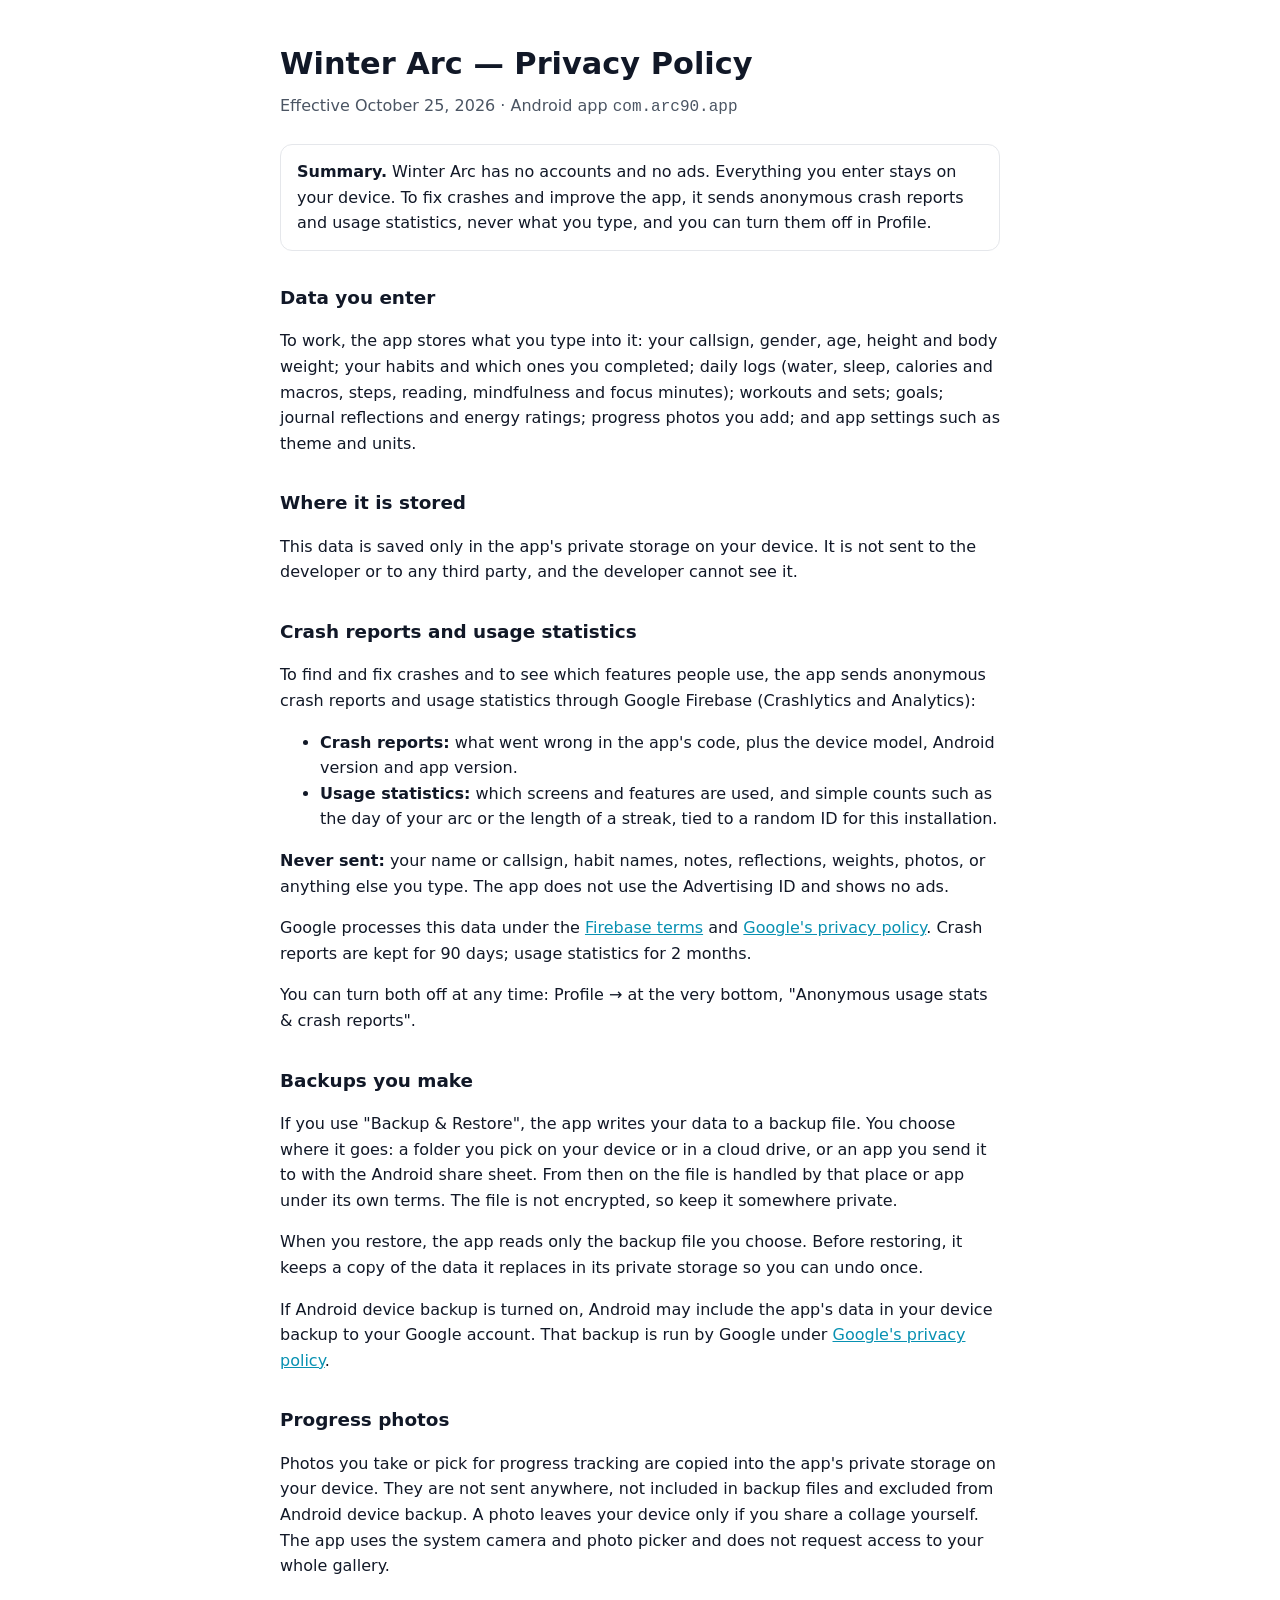
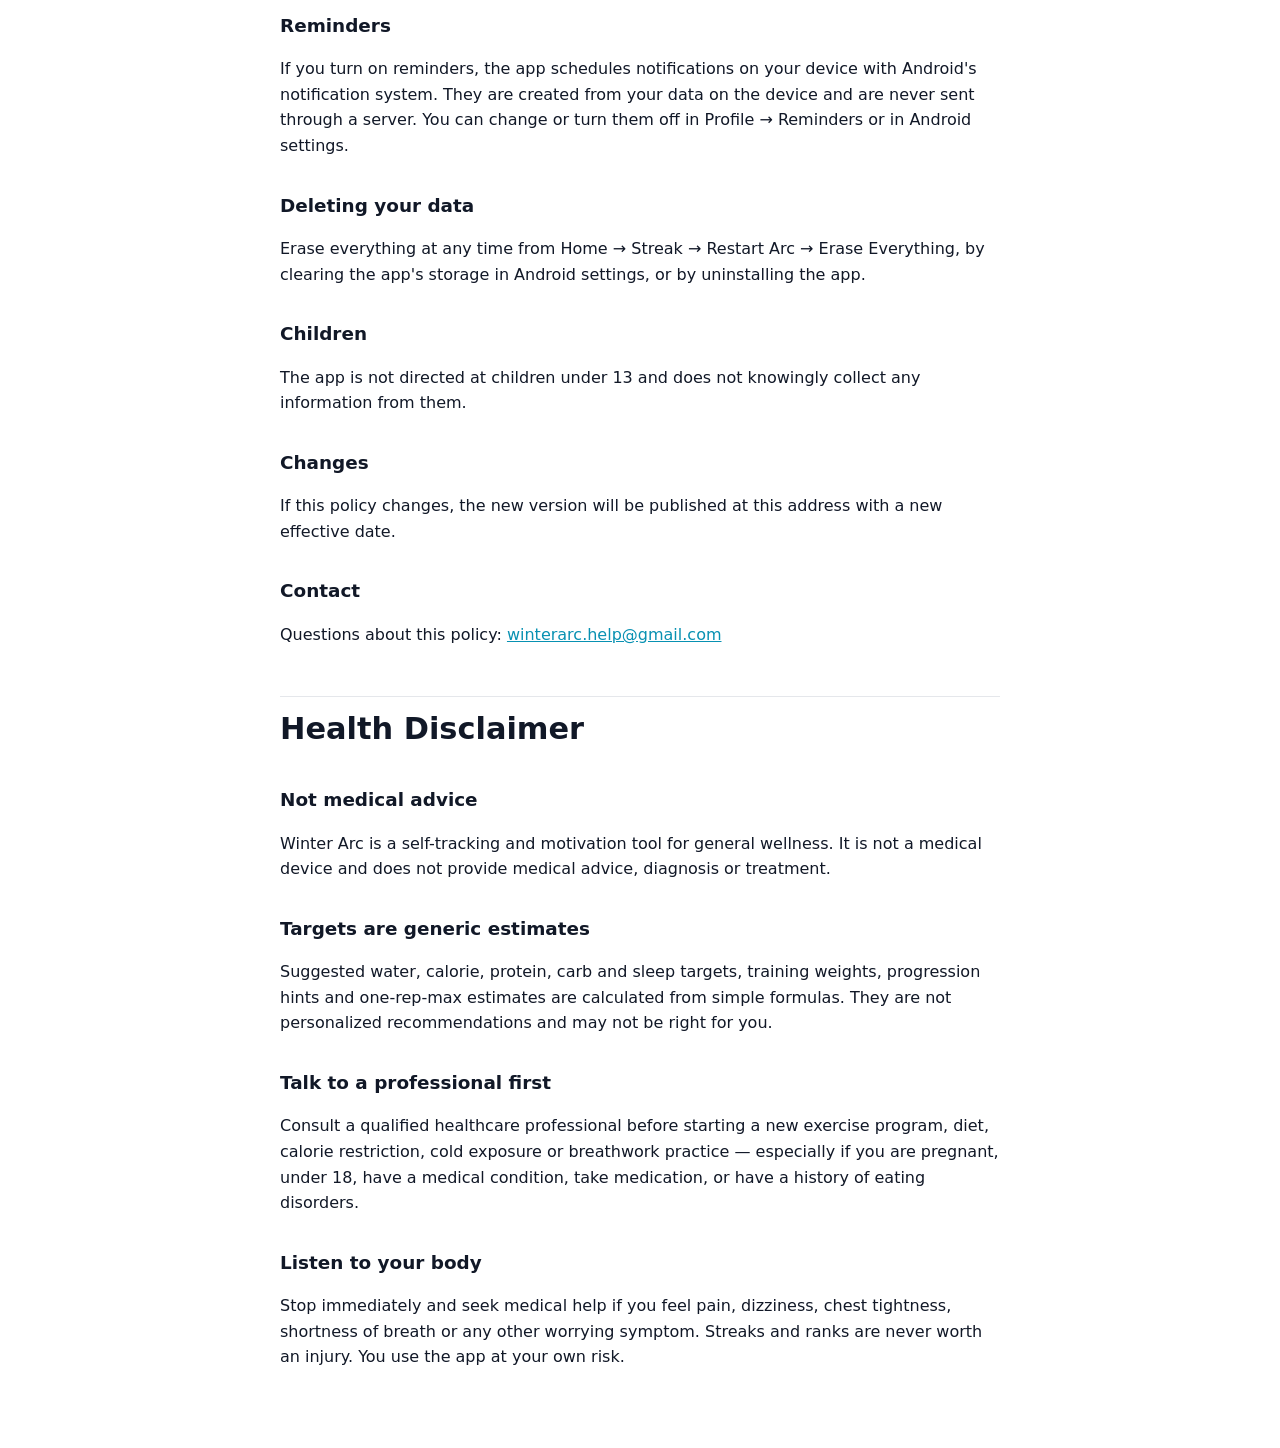
==== privacy-policy.html @ 21d9a563 "Add files via upload" ====
<!doctype html>
<html lang="en">
<head>
  <meta charset="utf-8">
  <meta name="viewport" content="width=device-width, initial-scale=1">
  <title>Winter Arc — Privacy Policy</title>
  <meta name="description" content="Privacy Policy and Health Disclaimer for the Winter Arc: 90 Day Lock In Android app.">
  <style>
    :root {
      --bg: #ffffff; --fg: #111827; --muted: #4b5563; --accent: #0891b2; --rule: #e5e7eb;
    }
    @media (prefers-color-scheme: dark) {
      :root { --bg: #04060b; --fg: #e5e7eb; --muted: #9ca3af; --accent: #00f2fe; --rule: #1f273b; }
    }
    body {
      margin: 0; background: var(--bg); color: var(--fg);
      font: 16px/1.6 system-ui, -apple-system, "Segoe UI", Roboto, sans-serif;
    }
    main { max-width: 720px; margin: 0 auto; padding: 40px 16px 64px; }
    h1 { font-size: 1.9rem; margin: 0 0 4px; }
    h2 { font-size: 1.15rem; margin: 32px 0 6px; }
    .meta { color: var(--muted); margin: 0 0 24px; }
    .card { border: 1px solid var(--rule); border-radius: 12px; padding: 14px 16px; }
    p, li { color: var(--fg); }
    a { color: var(--accent); }
    hr { border: 0; border-top: 1px solid var(--rule); margin: 48px 0 8px; }
  </style>
</head>
<body>
<main>
  <h1>Winter Arc — Privacy Policy</h1>
  <p class="meta">Effective October 25, 2026 · Android app <code>com.arc90.app</code></p>

  <div class="card">
    <strong>Summary.</strong> Winter Arc has no accounts and no ads. Everything you enter stays on your
    device. To fix crashes and improve the app, it sends anonymous crash reports and usage statistics, never
    what you type, and you can turn them off in Profile.
  </div>

  <h2>Data you enter</h2>
  <p>To work, the app stores what you type into it: your callsign, gender, age, height and body weight;
  your habits and which ones you completed; daily logs (water, sleep, calories and macros, steps, reading,
  mindfulness and focus minutes); workouts and sets; goals; journal reflections and energy ratings; progress
  photos you add; and app settings such as theme and units.</p>

  <h2>Where it is stored</h2>
  <p>This data is saved only in the app's private storage on your device. It is not sent to the developer or
  to any third party, and the developer cannot see it.</p>

  <h2>Crash reports and usage statistics</h2>
  <p>To find and fix crashes and to see which features people use, the app sends anonymous crash reports and
  usage statistics through Google Firebase (Crashlytics and Analytics):</p>
  <ul>
    <li><strong>Crash reports:</strong> what went wrong in the app's code, plus the device model, Android
    version and app version.</li>
    <li><strong>Usage statistics:</strong> which screens and features are used, and simple counts such as the
    day of your arc or the length of a streak, tied to a random ID for this installation.</li>
  </ul>
  <p><strong>Never sent:</strong> your name or callsign, habit names, notes, reflections, weights, photos, or
  anything else you type. The app does not use the Advertising ID and shows no ads.</p>
  <p>Google processes this data under the <a href="https://firebase.google.com/terms/data-processing-terms">Firebase
  terms</a> and <a href="https://policies.google.com/privacy">Google's privacy policy</a>. Crash reports are kept
  for 90 days; usage statistics for 2 months.</p>
  <p>You can turn both off at any time: Profile → at the very bottom, "Anonymous usage stats &amp; crash
  reports".</p>

  <h2>Backups you make</h2>
  <p>If you use "Backup &amp; Restore", the app writes your data to a backup file. You choose where it goes: a
  folder you pick on your device or in a cloud drive, or an app you send it to with the Android share sheet.
  From then on the file is handled by that place or app under its own terms. The file is not encrypted, so
  keep it somewhere private.</p>
  <p>When you restore, the app reads only the backup file you choose. Before restoring, it keeps a copy of the
  data it replaces in its private storage so you can undo once.</p>
  <p>If Android device backup is turned on, Android may include the app's data in your device backup to your
  Google account. That backup is run by Google under
  <a href="https://policies.google.com/privacy">Google's privacy policy</a>.</p>

  <h2>Progress photos</h2>
  <p>Photos you take or pick for progress tracking are copied into the app's private storage on your device.
  They are not sent anywhere, not included in backup files and excluded from Android device backup. A photo
  leaves your device only if you share a collage yourself. The app uses the system camera and photo picker
  and does not request access to your whole gallery.</p>

  <h2>Reminders</h2>
  <p>If you turn on reminders, the app schedules notifications on your device with Android's notification
  system. They are created from your data on the device and are never sent through a server. You can change
  or turn them off in Profile → Reminders or in Android settings.</p>

  <h2>Deleting your data</h2>
  <p>Erase everything at any time from Home → Streak → Restart Arc → Erase Everything, by clearing the app's
  storage in Android settings, or by uninstalling the app.</p>

  <h2>Children</h2>
  <p>The app is not directed at children under 13 and does not knowingly collect any information from them.</p>

  <h2>Changes</h2>
  <p>If this policy changes, the new version will be published at this address with a new effective date.</p>

  <h2>Contact</h2>
  <p>Questions about this policy: <a href="mailto:winterarc.help@gmail.com">winterarc.help@gmail.com</a></p>

  <hr>

  <h1 id="health">Health Disclaimer</h1>

  <h2>Not medical advice</h2>
  <p>Winter Arc is a self-tracking and motivation tool for general wellness. It is not a medical device and
  does not provide medical advice, diagnosis or treatment.</p>

  <h2>Targets are generic estimates</h2>
  <p>Suggested water, calorie, protein, carb and sleep targets, training weights, progression hints and
  one-rep-max estimates are calculated from simple formulas. They are not personalized recommendations and
  may not be right for you.</p>

  <h2>Talk to a professional first</h2>
  <p>Consult a qualified healthcare professional before starting a new exercise program, diet, calorie
  restriction, cold exposure or breathwork practice — especially if you are pregnant, under 18, have a
  medical condition, take medication, or have a history of eating disorders.</p>

  <h2>Listen to your body</h2>
  <p>Stop immediately and seek medical help if you feel pain, dizziness, chest tightness, shortness of breath
  or any other worrying symptom. Streaks and ranks are never worth an injury. You use the app at your own risk.</p>
</main>
</body>
</html>
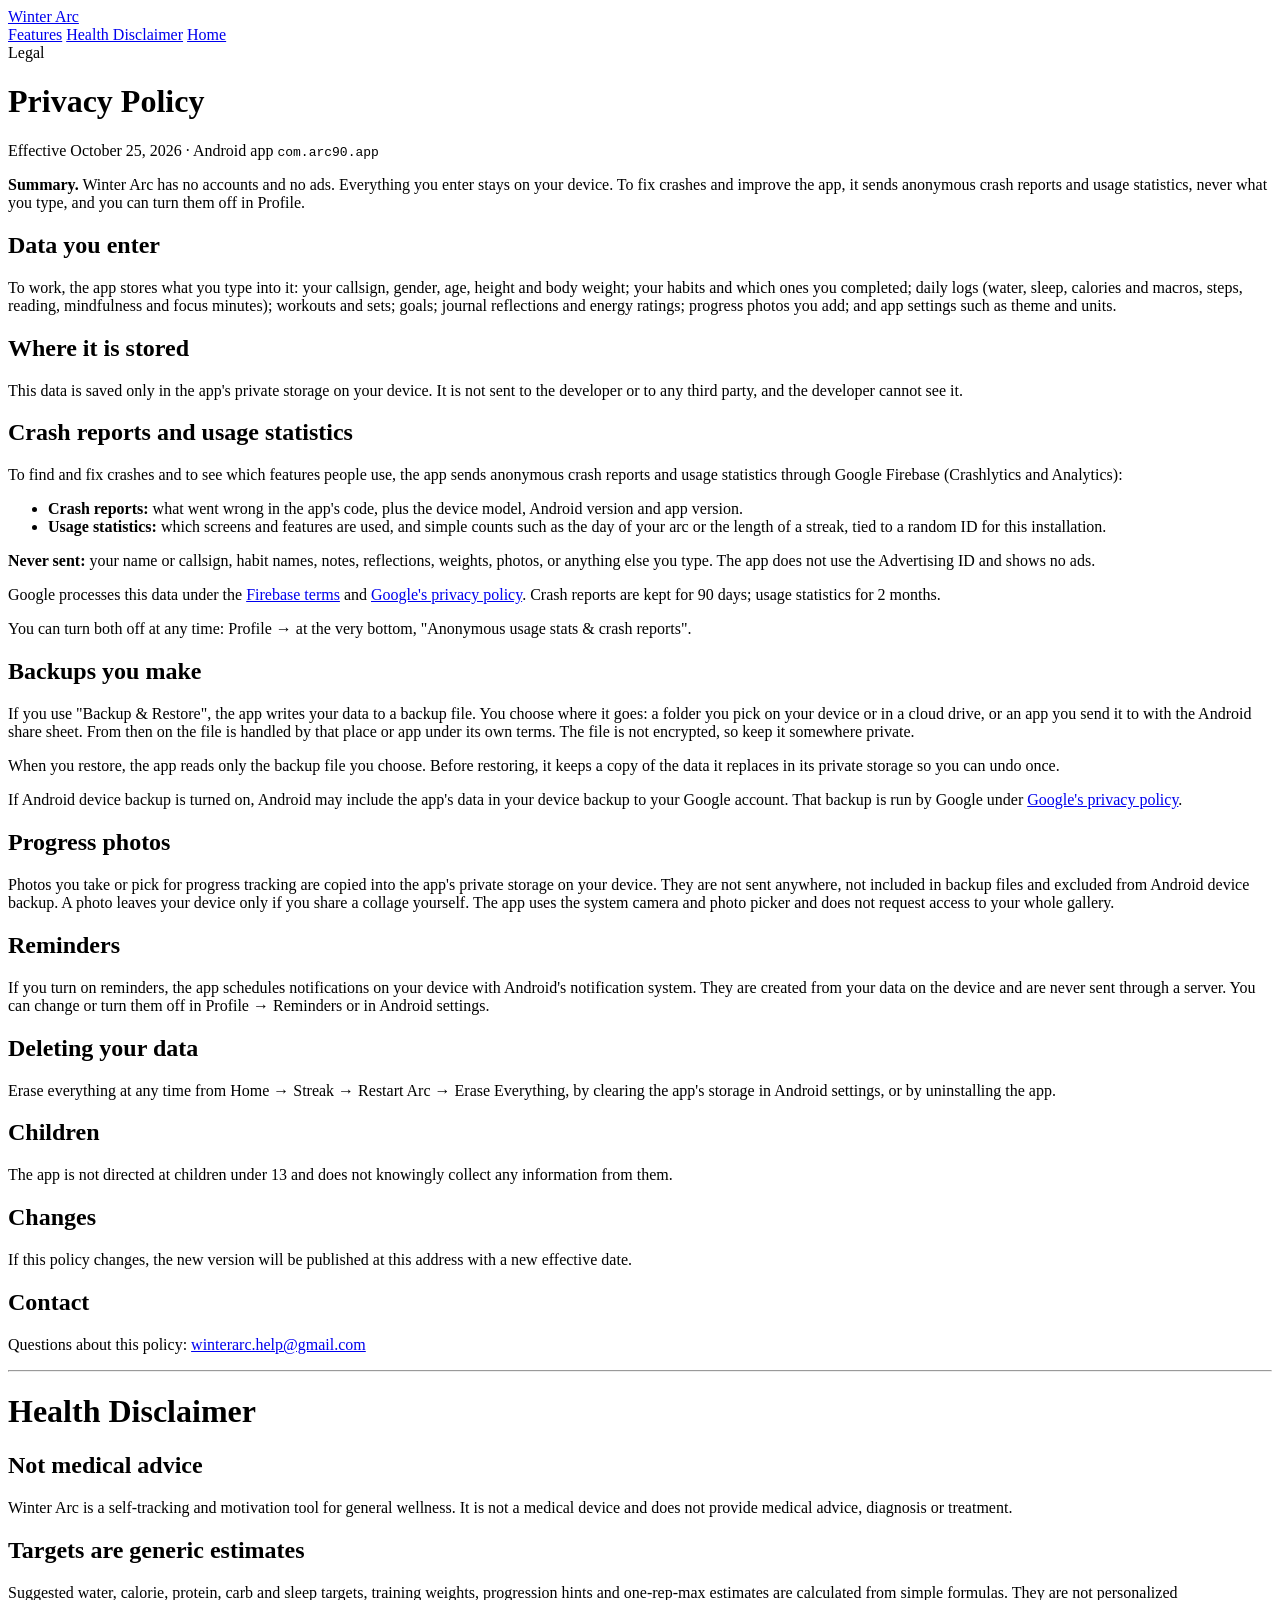
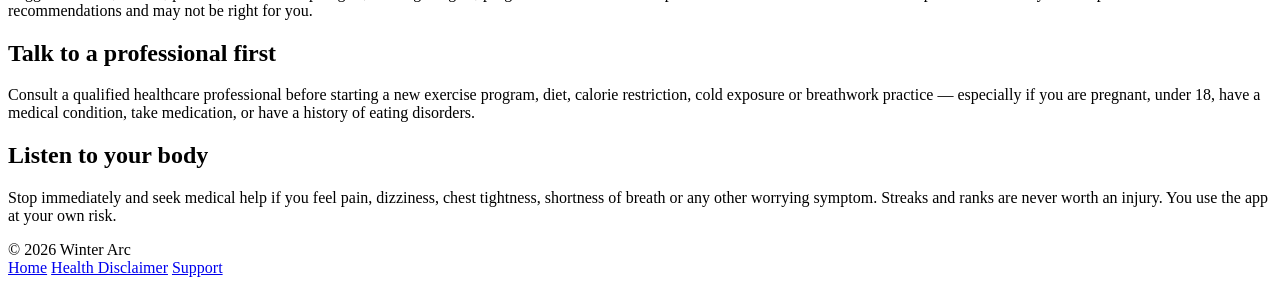
==== commit c150e370: "Add files via upload" ====
--- a/privacy-policy.html
+++ b/privacy-policy.html
@@ -3,123 +3,136 @@
 <head>
   <meta charset="utf-8">
   <meta name="viewport" content="width=device-width, initial-scale=1">
-  <title>Winter Arc — Privacy Policy</title>
+  <title>Privacy Policy · Winter Arc</title>
   <meta name="description" content="Privacy Policy and Health Disclaimer for the Winter Arc: 90 Day Lock In Android app.">
-  <style>
-    :root {
-      --bg: #ffffff; --fg: #111827; --muted: #4b5563; --accent: #0891b2; --rule: #e5e7eb;
-    }
-    @media (prefers-color-scheme: dark) {
-      :root { --bg: #04060b; --fg: #e5e7eb; --muted: #9ca3af; --accent: #00f2fe; --rule: #1f273b; }
-    }
-    body {
-      margin: 0; background: var(--bg); color: var(--fg);
-      font: 16px/1.6 system-ui, -apple-system, "Segoe UI", Roboto, sans-serif;
-    }
-    main { max-width: 720px; margin: 0 auto; padding: 40px 16px 64px; }
-    h1 { font-size: 1.9rem; margin: 0 0 4px; }
-    h2 { font-size: 1.15rem; margin: 32px 0 6px; }
-    .meta { color: var(--muted); margin: 0 0 24px; }
-    .card { border: 1px solid var(--rule); border-radius: 12px; padding: 14px 16px; }
-    p, li { color: var(--fg); }
-    a { color: var(--accent); }
-    hr { border: 0; border-top: 1px solid var(--rule); margin: 48px 0 8px; }
-  </style>
+  <meta name="theme-color" content="#04060b">
+  <link rel="icon" type="image/png" sizes="32x32" href="assets/favicon-32.png">
+  <link rel="icon" type="image/png" sizes="192x192" href="assets/icon-192.png">
+  <link rel="apple-touch-icon" href="assets/apple-touch-icon.png">
+  <link rel="canonical" href="https://winterarc-app.github.io/privacy-policy.html">
+  <link rel="stylesheet" href="assets/site.css">
 </head>
 <body>
-<main>
-  <h1>Winter Arc — Privacy Policy</h1>
-  <p class="meta">Effective October 25, 2026 · Android app <code>com.arc90.app</code></p>
 
-  <div class="card">
-    <strong>Summary.</strong> Winter Arc has no accounts and no ads. Everything you enter stays on your
-    device. To fix crashes and improve the app, it sends anonymous crash reports and usage statistics, never
-    what you type, and you can turn them off in Profile.
+<header class="site-header">
+  <div class="wrap">
+    <a class="brand" href="./"><img src="assets/icon-192.png" alt="">Winter Arc</a>
+    <nav class="nav" aria-label="Main">
+      <a href="./#features">Features</a>
+      <a href="#health">Health Disclaimer</a>
+      <a class="btn btn-ghost btn-sm" href="./">Home</a>
+    </nav>
   </div>
+</header>
 
-  <h2>Data you enter</h2>
-  <p>To work, the app stores what you type into it: your callsign, gender, age, height and body weight;
-  your habits and which ones you completed; daily logs (water, sleep, calories and macros, steps, reading,
-  mindfulness and focus minutes); workouts and sets; goals; journal reflections and energy ratings; progress
-  photos you add; and app settings such as theme and units.</p>
+<main class="legal">
+  <div class="wrap">
+    <span class="eyebrow">Legal</span>
+    <h1>Privacy Policy</h1>
+    <p class="meta">Effective October 25, 2026 · Android app <code>com.arc90.app</code></p>
 
-  <h2>Where it is stored</h2>
-  <p>This data is saved only in the app's private storage on your device. It is not sent to the developer or
-  to any third party, and the developer cannot see it.</p>
+    <div class="card summary">
+      <p><strong>Summary.</strong> Winter Arc has no accounts and no ads. Everything you enter stays on your
+      device. To fix crashes and improve the app, it sends anonymous crash reports and usage statistics, never
+      what you type, and you can turn them off in Profile.</p>
+    </div>
 
-  <h2>Crash reports and usage statistics</h2>
-  <p>To find and fix crashes and to see which features people use, the app sends anonymous crash reports and
-  usage statistics through Google Firebase (Crashlytics and Analytics):</p>
-  <ul>
-    <li><strong>Crash reports:</strong> what went wrong in the app's code, plus the device model, Android
-    version and app version.</li>
-    <li><strong>Usage statistics:</strong> which screens and features are used, and simple counts such as the
-    day of your arc or the length of a streak, tied to a random ID for this installation.</li>
-  </ul>
-  <p><strong>Never sent:</strong> your name or callsign, habit names, notes, reflections, weights, photos, or
-  anything else you type. The app does not use the Advertising ID and shows no ads.</p>
-  <p>Google processes this data under the <a href="https://firebase.google.com/terms/data-processing-terms">Firebase
-  terms</a> and <a href="https://policies.google.com/privacy">Google's privacy policy</a>. Crash reports are kept
-  for 90 days; usage statistics for 2 months.</p>
-  <p>You can turn both off at any time: Profile → at the very bottom, "Anonymous usage stats &amp; crash
-  reports".</p>
+    <h2>Data you enter</h2>
+    <p>To work, the app stores what you type into it: your callsign, gender, age, height and body weight;
+    your habits and which ones you completed; daily logs (water, sleep, calories and macros, steps, reading,
+    mindfulness and focus minutes); workouts and sets; goals; journal reflections and energy ratings; progress
+    photos you add; and app settings such as theme and units.</p>
 
-  <h2>Backups you make</h2>
-  <p>If you use "Backup &amp; Restore", the app writes your data to a backup file. You choose where it goes: a
-  folder you pick on your device or in a cloud drive, or an app you send it to with the Android share sheet.
-  From then on the file is handled by that place or app under its own terms. The file is not encrypted, so
-  keep it somewhere private.</p>
-  <p>When you restore, the app reads only the backup file you choose. Before restoring, it keeps a copy of the
-  data it replaces in its private storage so you can undo once.</p>
-  <p>If Android device backup is turned on, Android may include the app's data in your device backup to your
-  Google account. That backup is run by Google under
-  <a href="https://policies.google.com/privacy">Google's privacy policy</a>.</p>
+    <h2>Where it is stored</h2>
+    <p>This data is saved only in the app's private storage on your device. It is not sent to the developer or
+    to any third party, and the developer cannot see it.</p>
 
-  <h2>Progress photos</h2>
-  <p>Photos you take or pick for progress tracking are copied into the app's private storage on your device.
-  They are not sent anywhere, not included in backup files and excluded from Android device backup. A photo
-  leaves your device only if you share a collage yourself. The app uses the system camera and photo picker
-  and does not request access to your whole gallery.</p>
+    <h2>Crash reports and usage statistics</h2>
+    <p>To find and fix crashes and to see which features people use, the app sends anonymous crash reports and
+    usage statistics through Google Firebase (Crashlytics and Analytics):</p>
+    <ul>
+      <li><strong>Crash reports:</strong> what went wrong in the app's code, plus the device model, Android
+      version and app version.</li>
+      <li><strong>Usage statistics:</strong> which screens and features are used, and simple counts such as the
+      day of your arc or the length of a streak, tied to a random ID for this installation.</li>
+    </ul>
+    <p><strong>Never sent:</strong> your name or callsign, habit names, notes, reflections, weights, photos, or
+    anything else you type. The app does not use the Advertising ID and shows no ads.</p>
+    <p>Google processes this data under the <a href="https://firebase.google.com/terms/data-processing-terms">Firebase
+    terms</a> and <a href="https://policies.google.com/privacy">Google's privacy policy</a>. Crash reports are kept
+    for 90 days; usage statistics for 2 months.</p>
+    <p>You can turn both off at any time: Profile → at the very bottom, "Anonymous usage stats &amp; crash
+    reports".</p>
 
-  <h2>Reminders</h2>
-  <p>If you turn on reminders, the app schedules notifications on your device with Android's notification
-  system. They are created from your data on the device and are never sent through a server. You can change
-  or turn them off in Profile → Reminders or in Android settings.</p>
+    <h2>Backups you make</h2>
+    <p>If you use "Backup &amp; Restore", the app writes your data to a backup file. You choose where it goes: a
+    folder you pick on your device or in a cloud drive, or an app you send it to with the Android share sheet.
+    From then on the file is handled by that place or app under its own terms. The file is not encrypted, so
+    keep it somewhere private.</p>
+    <p>When you restore, the app reads only the backup file you choose. Before restoring, it keeps a copy of the
+    data it replaces in its private storage so you can undo once.</p>
+    <p>If Android device backup is turned on, Android may include the app's data in your device backup to your
+    Google account. That backup is run by Google under
+    <a href="https://policies.google.com/privacy">Google's privacy policy</a>.</p>
 
-  <h2>Deleting your data</h2>
-  <p>Erase everything at any time from Home → Streak → Restart Arc → Erase Everything, by clearing the app's
-  storage in Android settings, or by uninstalling the app.</p>
+    <h2>Progress photos</h2>
+    <p>Photos you take or pick for progress tracking are copied into the app's private storage on your device.
+    They are not sent anywhere, not included in backup files and excluded from Android device backup. A photo
+    leaves your device only if you share a collage yourself. The app uses the system camera and photo picker
+    and does not request access to your whole gallery.</p>
 
-  <h2>Children</h2>
-  <p>The app is not directed at children under 13 and does not knowingly collect any information from them.</p>
+    <h2>Reminders</h2>
+    <p>If you turn on reminders, the app schedules notifications on your device with Android's notification
+    system. They are created from your data on the device and are never sent through a server. You can change
+    or turn them off in Profile → Reminders or in Android settings.</p>
 
-  <h2>Changes</h2>
-  <p>If this policy changes, the new version will be published at this address with a new effective date.</p>
+    <h2>Deleting your data</h2>
+    <p>Erase everything at any time from Home → Streak → Restart Arc → Erase Everything, by clearing the app's
+    storage in Android settings, or by uninstalling the app.</p>
 
-  <h2>Contact</h2>
-  <p>Questions about this policy: <a href="mailto:winterarc.help@gmail.com">winterarc.help@gmail.com</a></p>
+    <h2>Children</h2>
+    <p>The app is not directed at children under 13 and does not knowingly collect any information from them.</p>
 
-  <hr>
+    <h2>Changes</h2>
+    <p>If this policy changes, the new version will be published at this address with a new effective date.</p>
 
-  <h1 id="health">Health Disclaimer</h1>
+    <h2>Contact</h2>
+    <p>Questions about this policy: <a href="mailto:winterarc.help@gmail.com">winterarc.help@gmail.com</a></p>
 
-  <h2>Not medical advice</h2>
-  <p>Winter Arc is a self-tracking and motivation tool for general wellness. It is not a medical device and
-  does not provide medical advice, diagnosis or treatment.</p>
+    <hr>
 
-  <h2>Targets are generic estimates</h2>
-  <p>Suggested water, calorie, protein, carb and sleep targets, training weights, progression hints and
-  one-rep-max estimates are calculated from simple formulas. They are not personalized recommendations and
-  may not be right for you.</p>
+    <h1 id="health">Health Disclaimer</h1>
 
-  <h2>Talk to a professional first</h2>
-  <p>Consult a qualified healthcare professional before starting a new exercise program, diet, calorie
-  restriction, cold exposure or breathwork practice — especially if you are pregnant, under 18, have a
-  medical condition, take medication, or have a history of eating disorders.</p>
+    <h2>Not medical advice</h2>
+    <p>Winter Arc is a self-tracking and motivation tool for general wellness. It is not a medical device and
+    does not provide medical advice, diagnosis or treatment.</p>
 
-  <h2>Listen to your body</h2>
-  <p>Stop immediately and seek medical help if you feel pain, dizziness, chest tightness, shortness of breath
-  or any other worrying symptom. Streaks and ranks are never worth an injury. You use the app at your own risk.</p>
+    <h2>Targets are generic estimates</h2>
+    <p>Suggested water, calorie, protein, carb and sleep targets, training weights, progression hints and
+    one-rep-max estimates are calculated from simple formulas. They are not personalized recommendations and
+    may not be right for you.</p>
+
+    <h2>Talk to a professional first</h2>
+    <p>Consult a qualified healthcare professional before starting a new exercise program, diet, calorie
+    restriction, cold exposure or breathwork practice — especially if you are pregnant, under 18, have a
+    medical condition, take medication, or have a history of eating disorders.</p>
+
+    <h2>Listen to your body</h2>
+    <p>Stop immediately and seek medical help if you feel pain, dizziness, chest tightness, shortness of breath
+    or any other worrying symptom. Streaks and ranks are never worth an injury. You use the app at your own risk.</p>
+  </div>
 </main>
+
+<footer class="site-footer">
+  <div class="wrap">
+    <span>© 2026 Winter Arc</span>
+    <nav aria-label="Footer">
+      <a href="./">Home</a>
+      <a href="#health">Health Disclaimer</a>
+      <a href="mailto:winterarc.help@gmail.com">Support</a>
+    </nav>
+  </div>
+</footer>
+
 </body>
 </html>
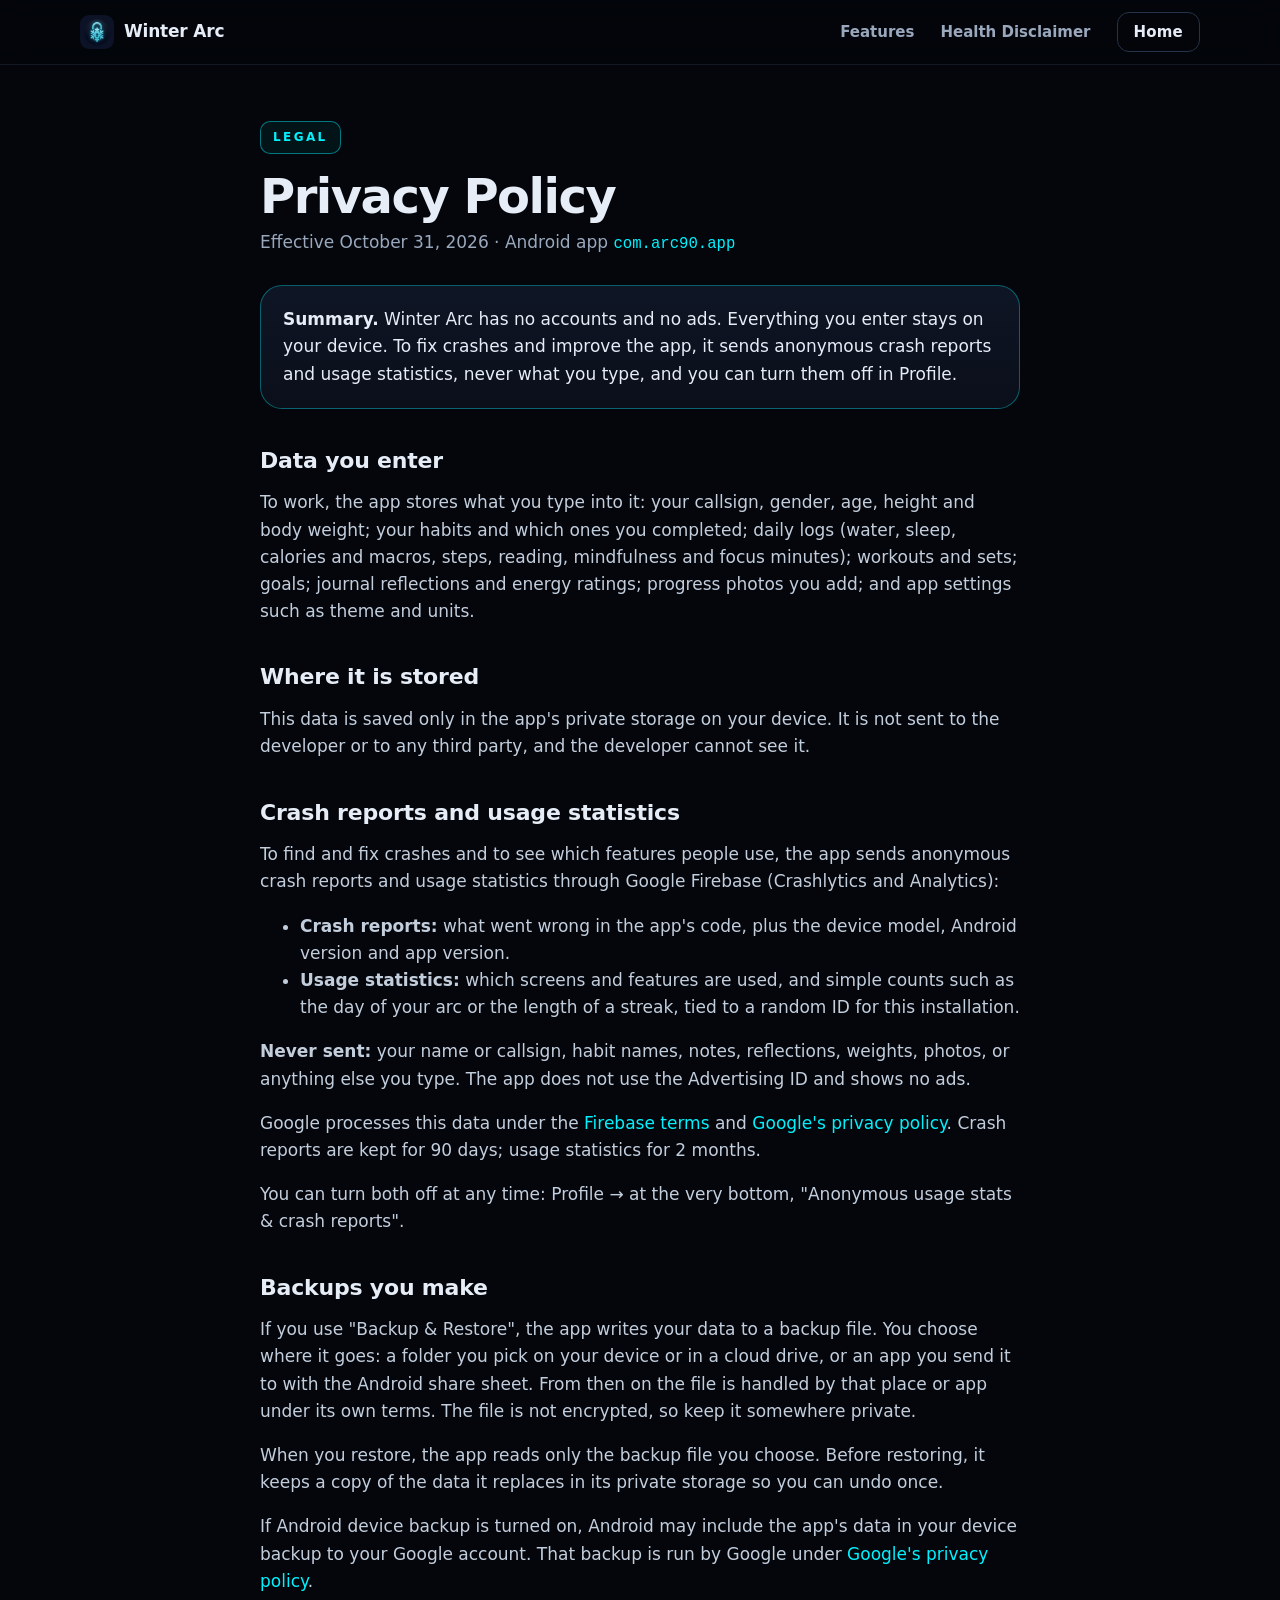
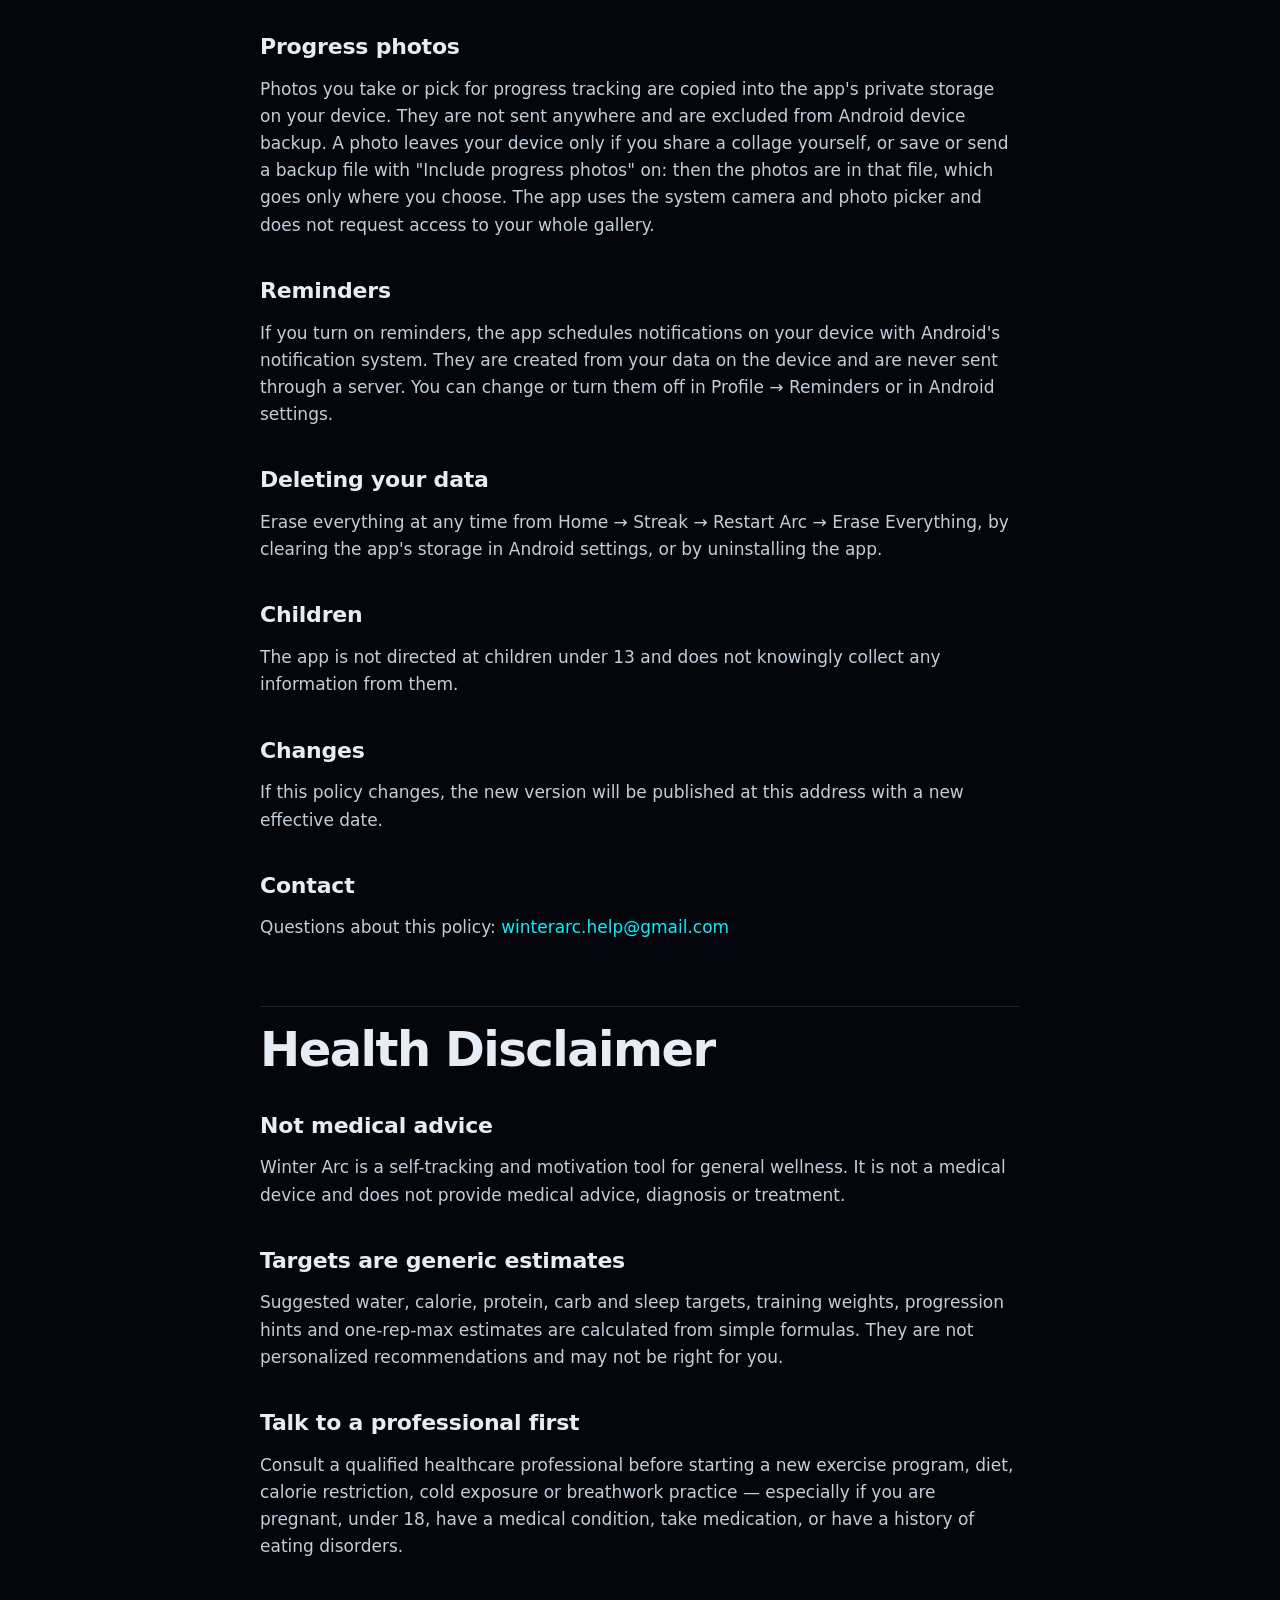
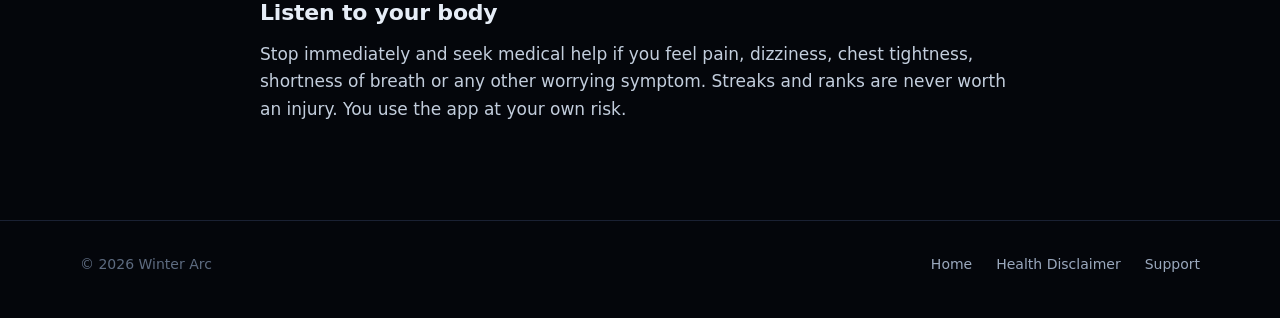
==== commit b253e574: "Add files via upload" ====
--- a/privacy-policy.html
+++ b/privacy-policy.html
@@ -29,7 +29,7 @@
   <div class="wrap">
     <span class="eyebrow">Legal</span>
     <h1>Privacy Policy</h1>
-    <p class="meta">Effective October 25, 2026 · Android app <code>com.arc90.app</code></p>
+    <p class="meta">Effective October 31, 2026 · Android app <code>com.arc90.app</code></p>
 
     <div class="card summary">
       <p><strong>Summary.</strong> Winter Arc has no accounts and no ads. Everything you enter stays on your
@@ -77,8 +77,9 @@
 
     <h2>Progress photos</h2>
     <p>Photos you take or pick for progress tracking are copied into the app's private storage on your device.
-    They are not sent anywhere, not included in backup files and excluded from Android device backup. A photo
-    leaves your device only if you share a collage yourself. The app uses the system camera and photo picker
+    They are not sent anywhere and are excluded from Android device backup. A photo leaves your device only if
+    you share a collage yourself, or save or send a backup file with "Include progress photos" on: then the
+    photos are in that file, which goes only where you choose. The app uses the system camera and photo picker
     and does not request access to your whole gallery.</p>
 
     <h2>Reminders</h2>
--- a/assets/site.css
+++ b/assets/site.css
@@ -0,0 +1,565 @@
+﻿/* Winter Arc website: the app's look (deep night, cyan glow).
+   No web fonts, no trackers: the system font, nothing loaded from elsewhere. */
+
+:root {
+  --bg: #04060b;
+  --surface: #0a0f1a;
+  --surface-2: #0e1524;
+  --border: #1a2133;
+  --border-strong: #26324a;
+  --text: #e6edf7;
+  --muted: #9aa8bd;
+  --faint: #5d6b80;
+  --cyan: #00f2fe;
+  --blue: #4facfe;
+  --red: #ff4b72;
+  --gold: #fbbf24;
+  --radius: 22px;
+  --max: 1120px;
+  color-scheme: dark;
+}
+
+* { box-sizing: border-box; }
+
+html { scroll-behavior: smooth; }
+
+body {
+  margin: 0;
+  background: var(--bg);
+  color: var(--text);
+  font: 17px/1.6 system-ui, -apple-system, "Segoe UI", Roboto, "Helvetica Neue", Arial, sans-serif;
+  -webkit-font-smoothing: antialiased;
+  overflow-x: hidden;
+}
+
+img { display: block; max-width: 100%; }
+
+a { color: var(--cyan); text-decoration: none; }
+a:hover { text-decoration: underline; }
+
+.wrap { width: min(var(--max), 100% - 32px); margin-inline: auto; }
+
+/* ---- Background glow ---------------------------------------------------- */
+
+.glow {
+  position: absolute;
+  inset: 0 0 auto 0;
+  height: 900px;
+  pointer-events: none;
+  background:
+    radial-gradient(600px 420px at 75% 30%, rgba(0, 242, 254, 0.16), transparent 70%),
+    radial-gradient(520px 380px at 10% 10%, rgba(79, 172, 254, 0.10), transparent 70%);
+  z-index: 0;
+}
+
+/* ---- Header ------------------------------------------------------------- */
+
+.site-header {
+  position: sticky;
+  top: 0;
+  z-index: 20;
+  background: rgba(4, 6, 11, 0.72);
+  backdrop-filter: blur(14px);
+  -webkit-backdrop-filter: blur(14px);
+  border-bottom: 1px solid rgba(26, 33, 51, 0.7);
+}
+
+.site-header .wrap {
+  display: flex;
+  align-items: center;
+  justify-content: space-between;
+  height: 64px;
+  gap: 16px;
+}
+
+.brand {
+  display: flex;
+  align-items: center;
+  gap: 10px;
+  color: var(--text);
+  font-weight: 900;
+  letter-spacing: -0.2px;
+}
+.brand:hover { text-decoration: none; }
+.brand img { width: 34px; height: 34px; border-radius: 9px; }
+
+.nav { display: flex; align-items: center; gap: 26px; }
+.nav a { color: var(--muted); font-size: 15px; font-weight: 600; }
+.nav a:hover { color: var(--text); text-decoration: none; }
+.nav a.btn-primary { color: #03121a; }
+.nav a.btn-ghost { color: var(--text); }
+
+/* ---- Buttons ------------------------------------------------------------ */
+
+.btn {
+  display: inline-flex;
+  align-items: center;
+  justify-content: center;
+  gap: 10px;
+  min-height: 52px;
+  padding: 0 24px;
+  border-radius: 16px;
+  font-weight: 800;
+  font-size: 16px;
+  letter-spacing: 0.2px;
+  border: 1px solid transparent;
+  white-space: nowrap;
+}
+.btn:hover { text-decoration: none; }
+
+.btn-primary {
+  color: #03121a;
+  background: linear-gradient(90deg, var(--cyan), var(--blue));
+  box-shadow: 0 0 34px rgba(0, 242, 254, 0.28);
+}
+
+.btn-soon {
+  color: var(--text);
+  background: var(--surface-2);
+  border-color: var(--border-strong);
+  cursor: default;
+}
+.btn-soon small {
+  display: block;
+  font-size: 11px;
+  font-weight: 700;
+  letter-spacing: 1.6px;
+  color: var(--cyan);
+  line-height: 1.2;
+}
+.btn-soon span { display: block; line-height: 1.25; }
+
+.btn-ghost { color: var(--text); border-color: var(--border-strong); }
+.btn-ghost:hover { border-color: var(--cyan); }
+
+.btn-sm { min-height: 40px; padding: 0 16px; font-size: 14px; border-radius: 12px; }
+
+/* ---- Hero --------------------------------------------------------------- */
+
+.hero {
+  position: relative;
+  padding: 72px 0 40px;
+}
+.hero .wrap {
+  position: relative;
+  z-index: 1;
+  display: grid;
+  grid-template-columns: 1.1fr 0.9fr;
+  align-items: center;
+  gap: 48px;
+}
+
+.eyebrow {
+  display: inline-block;
+  padding: 6px 12px;
+  border: 1px solid rgba(0, 242, 254, 0.45);
+  border-radius: 10px;
+  color: var(--cyan);
+  font-size: 12px;
+  font-weight: 800;
+  letter-spacing: 2.4px;
+  text-transform: uppercase;
+  background: rgba(0, 242, 254, 0.06);
+}
+
+h1 {
+  margin: 20px 0 18px;
+  font-size: clamp(42px, 6.4vw, 76px);
+  line-height: 1.02;
+  font-weight: 900;
+  letter-spacing: -1.5px;
+}
+
+.accent { color: var(--cyan); }
+
+.lead {
+  max-width: 540px;
+  margin: 0 0 30px;
+  color: var(--muted);
+  font-size: 19px;
+}
+
+.cta-row { display: flex; flex-wrap: wrap; gap: 14px; }
+
+.trust {
+  display: flex;
+  flex-wrap: wrap;
+  gap: 8px 22px;
+  margin: 28px 0 0;
+  padding: 0;
+  list-style: none;
+  color: var(--muted);
+  font-size: 15px;
+  font-weight: 600;
+}
+.trust li { display: flex; align-items: center; gap: 8px; }
+.trust li::before {
+  content: "";
+  width: 8px;
+  height: 8px;
+  border-radius: 50%;
+  background: var(--cyan);
+  box-shadow: 0 0 10px var(--cyan);
+}
+
+.hero-visual { position: relative; display: flex; justify-content: center; }
+
+.chip {
+  position: absolute;
+  z-index: 2;
+  display: flex;
+  align-items: center;
+  gap: 10px;
+  padding: 10px 14px;
+  border-radius: 16px;
+  background: rgba(10, 15, 26, 0.88);
+  border: 1px solid var(--border-strong);
+  box-shadow: 0 12px 40px rgba(0, 0, 0, 0.5);
+  backdrop-filter: blur(10px);
+  -webkit-backdrop-filter: blur(10px);
+  font-size: 14px;
+  font-weight: 700;
+  white-space: nowrap;
+}
+.chip b { font-size: 20px; font-weight: 900; }
+.chip .dim { color: var(--muted); font-weight: 600; }
+.chip-streak { left: -4%; top: 22%; }
+.chip-rank { right: -6%; bottom: 18%; color: var(--cyan); }
+.chip svg { flex: none; }
+
+/* ---- Phone -------------------------------------------------------------- */
+
+.phone {
+  position: relative;
+  width: min(300px, 78vw);
+  aspect-ratio: 540 / 1189;
+  border-radius: 42px;
+  padding: 9px;
+  background: linear-gradient(160deg, #222c41, #0d1220 60%);
+  box-shadow:
+    0 0 0 1px #2c3852,
+    0 40px 90px rgba(0, 0, 0, 0.6),
+    0 0 90px rgba(0, 242, 254, 0.18);
+}
+.phone img {
+  width: 100%;
+  height: 100%;
+  object-fit: cover;
+  border-radius: 34px;
+}
+
+/* ---- Sections ----------------------------------------------------------- */
+
+section { position: relative; padding: 88px 0; }
+
+.section-head { max-width: 680px; margin: 0 0 44px; }
+.section-head.center { margin-inline: auto; text-align: center; }
+
+.kicker {
+  color: var(--cyan);
+  font-size: 13px;
+  font-weight: 800;
+  letter-spacing: 2.4px;
+  text-transform: uppercase;
+}
+
+h2 {
+  margin: 10px 0 14px;
+  font-size: clamp(30px, 4.2vw, 46px);
+  line-height: 1.08;
+  font-weight: 900;
+  letter-spacing: -0.8px;
+}
+
+h3 { margin: 0 0 8px; font-size: 21px; font-weight: 800; letter-spacing: -0.2px; }
+
+.section-head p, .muted { color: var(--muted); }
+
+.card {
+  background: linear-gradient(180deg, var(--surface-2), var(--surface));
+  border: 1px solid var(--border);
+  border-radius: var(--radius);
+}
+
+/* ---- The 90-day matrix -------------------------------------------------- */
+
+.matrix-section .wrap {
+  display: grid;
+  grid-template-columns: 0.9fr 1.1fr;
+  gap: 56px;
+  align-items: center;
+}
+
+.matrix-card { padding: 26px; }
+
+.matrix-top {
+  display: flex;
+  align-items: baseline;
+  justify-content: space-between;
+  gap: 12px;
+  margin-bottom: 18px;
+}
+.matrix-top strong { font-size: 18px; }
+.matrix-top span { color: var(--cyan); font-weight: 800; font-size: 15px; }
+
+.matrix {
+  display: grid;
+  grid-template-columns: repeat(15, 1fr);
+  gap: 6px;
+}
+.cell {
+  aspect-ratio: 1;
+  border-radius: 6px;
+  background: #121a2a;
+  border: 1px solid #1a2336;
+  display: grid;
+  place-items: center;
+  transition: background 0.35s ease, box-shadow 0.35s ease, border-color 0.35s ease, transform 0.35s ease;
+}
+.cell svg { width: 62%; height: 62%; opacity: 0; transition: opacity 0.3s ease; }
+.cell.on {
+  background: linear-gradient(135deg, var(--cyan), var(--blue));
+  border-color: transparent;
+  box-shadow: 0 0 10px rgba(0, 242, 254, 0.35);
+}
+.cell.on svg { opacity: 1; }
+.cell.shield { background: #0b1220; border: 1.5px solid #8fb4d9; }
+.cell.shield svg { opacity: 1; }
+.cell.today { border: 1.5px solid var(--cyan); box-shadow: 0 0 12px rgba(0, 242, 254, 0.5); }
+
+.legend {
+  display: flex;
+  flex-wrap: wrap;
+  gap: 8px 20px;
+  margin-top: 18px;
+  color: var(--muted);
+  font-size: 14px;
+}
+.legend i {
+  display: inline-block;
+  width: 12px;
+  height: 12px;
+  margin-right: 7px;
+  border-radius: 3px;
+  vertical-align: -1px;
+}
+
+/* ---- Steps -------------------------------------------------------------- */
+
+.steps {
+  display: grid;
+  grid-template-columns: repeat(3, 1fr);
+  gap: 20px;
+  counter-reset: step;
+}
+.step { padding: 28px; }
+.step-num {
+  display: grid;
+  place-items: center;
+  width: 44px;
+  height: 44px;
+  margin-bottom: 18px;
+  border-radius: 14px;
+  color: var(--cyan);
+  font-weight: 900;
+  background: rgba(0, 242, 254, 0.08);
+  border: 1px solid rgba(0, 242, 254, 0.35);
+}
+.step p { margin: 0; color: var(--muted); }
+
+/* ---- Feature rows ------------------------------------------------------- */
+
+.feature {
+  display: grid;
+  grid-template-columns: 1fr 1fr;
+  gap: 64px;
+  align-items: center;
+  padding: 44px 0;
+}
+.feature + .feature { border-top: 1px solid rgba(26, 33, 51, 0.6); }
+.feature.flip .feature-media { order: 2; }
+.feature-media { display: flex; justify-content: center; position: relative; }
+.feature-media::before {
+  content: "";
+  position: absolute;
+  inset: 12% 8%;
+  background: radial-gradient(closest-side, rgba(0, 242, 254, 0.18), transparent);
+  filter: blur(10px);
+}
+.feature-media .phone { width: min(270px, 70vw); }
+
+.feature ul {
+  margin: 20px 0 0;
+  padding: 0;
+  list-style: none;
+  display: grid;
+  gap: 12px;
+}
+.feature li {
+  position: relative;
+  padding-left: 30px;
+  color: var(--text);
+}
+.feature li::before {
+  content: "";
+  position: absolute;
+  left: 0;
+  top: 5px;
+  width: 18px;
+  height: 18px;
+  border-radius: 6px;
+  background: rgba(0, 242, 254, 0.12) url("data:image/svg+xml,%3Csvg xmlns='http://www.w3.org/2000/svg' viewBox='0 0 24 24'%3E%3Cpath d='M5 12.5l4.2 4.2L19 7' fill='none' stroke='%2300f2fe' stroke-width='3' stroke-linecap='round' stroke-linejoin='round'/%3E%3C/svg%3E") center / 13px no-repeat;
+  border: 1px solid rgba(0, 242, 254, 0.35);
+}
+
+/* ---- Modes -------------------------------------------------------------- */
+
+.modes { display: grid; grid-template-columns: 1fr 1fr; gap: 20px; }
+.mode { padding: 32px; position: relative; overflow: hidden; }
+.mode .tag {
+  display: inline-block;
+  margin-bottom: 16px;
+  padding: 5px 11px;
+  border-radius: 9px;
+  font-size: 12px;
+  font-weight: 800;
+  letter-spacing: 2px;
+}
+.mode p { color: var(--muted); margin: 0 0 18px; }
+.mode .facts { display: flex; flex-wrap: wrap; gap: 8px; }
+.mode .facts span {
+  padding: 6px 12px;
+  border-radius: 10px;
+  font-size: 14px;
+  font-weight: 700;
+  background: rgba(255, 255, 255, 0.04);
+  border: 1px solid var(--border-strong);
+}
+.mode-standard { border-color: rgba(0, 242, 254, 0.35); }
+.mode-standard .tag { color: var(--cyan); background: rgba(0, 242, 254, 0.08); border: 1px solid rgba(0, 242, 254, 0.4); }
+.mode-hardcore {
+  border-color: rgba(255, 75, 114, 0.4);
+  background: linear-gradient(180deg, #1a0c14, var(--surface));
+}
+.mode-hardcore .tag { color: var(--red); background: rgba(255, 75, 114, 0.08); border: 1px solid rgba(255, 75, 114, 0.45); }
+
+/* ---- Ranks strip -------------------------------------------------------- */
+
+.ranks {
+  display: grid;
+  grid-template-columns: repeat(7, 1fr);
+  gap: 10px;
+  margin-top: 8px;
+}
+.rank {
+  padding: 16px 10px;
+  text-align: center;
+  border-radius: 16px;
+  background: var(--surface);
+  border: 1px solid var(--border);
+  font-size: 12px;
+  font-weight: 800;
+  letter-spacing: 0.6px;
+  color: var(--muted);
+}
+.rank b { display: block; margin-bottom: 6px; font-size: 22px; font-weight: 900; color: var(--c); }
+.rank.hidden-rank { color: var(--faint); }
+
+/* ---- Privacy block ------------------------------------------------------ */
+
+.privacy-grid { display: grid; grid-template-columns: repeat(3, 1fr); gap: 20px; }
+.privacy-item { padding: 28px; }
+.privacy-item p { margin: 0; color: var(--muted); }
+.icon-badge {
+  display: grid;
+  place-items: center;
+  width: 48px;
+  height: 48px;
+  margin-bottom: 16px;
+  border-radius: 14px;
+  background: rgba(0, 242, 254, 0.08);
+  border: 1px solid rgba(0, 242, 254, 0.35);
+}
+
+/* ---- Final CTA ---------------------------------------------------------- */
+
+.final {
+  text-align: center;
+  padding: 64px 28px;
+  background:
+    radial-gradient(500px 240px at 50% 0%, rgba(0, 242, 254, 0.16), transparent 70%),
+    linear-gradient(180deg, var(--surface-2), var(--surface));
+}
+.final img { width: 88px; height: 88px; margin: 0 auto 20px; border-radius: 22px; }
+.final h2 { margin-top: 0; }
+.final p { color: var(--muted); max-width: 520px; margin: 0 auto 28px; }
+.final .cta-row { justify-content: center; }
+
+/* ---- Footer ------------------------------------------------------------- */
+
+.site-footer {
+  border-top: 1px solid var(--border);
+  padding: 32px 0 44px;
+  color: var(--faint);
+  font-size: 14px;
+}
+.site-footer .wrap {
+  display: flex;
+  flex-wrap: wrap;
+  justify-content: space-between;
+  gap: 14px 28px;
+}
+.site-footer nav { display: flex; flex-wrap: wrap; gap: 10px 24px; }
+.site-footer a { color: var(--muted); }
+
+/* ---- Legal pages -------------------------------------------------------- */
+
+.legal { padding: 56px 0 80px; }
+.legal .wrap { max-width: 760px; }
+.legal h1 { font-size: clamp(34px, 5vw, 48px); margin: 18px 0 8px; }
+.legal h2 { font-size: 22px; margin: 40px 0 8px; letter-spacing: -0.2px; }
+.legal p, .legal li { color: #c3cedd; }
+.legal .meta { color: var(--muted); margin: 0 0 28px; }
+.legal .summary { padding: 20px 22px; border-color: rgba(0, 242, 254, 0.35); }
+.legal .summary p { margin: 0; color: var(--text); }
+.legal hr { border: 0; border-top: 1px solid var(--border); margin: 64px 0 0; }
+.legal code { color: var(--cyan); font-size: 0.92em; }
+
+/* ---- Scroll reveal ------------------------------------------------------ */
+
+.reveal { opacity: 0; transform: translateY(24px); transition: opacity 0.7s ease, transform 0.7s ease; }
+.reveal.shown { opacity: 1; transform: none; }
+
+@media (prefers-reduced-motion: reduce) {
+  html { scroll-behavior: auto; }
+  .reveal { opacity: 1; transform: none; transition: none; }
+  .cell { transition: none; }
+}
+
+/* ---- Small screens ------------------------------------------------------ */
+
+@media (max-width: 920px) {
+  .hero { padding-top: 44px; }
+  .hero .wrap,
+  .matrix-section .wrap,
+  .feature { grid-template-columns: 1fr; gap: 40px; }
+  .feature.flip .feature-media { order: 0; }
+  .hero-visual { margin-top: 8px; }
+  .steps, .privacy-grid { grid-template-columns: 1fr; }
+  .ranks { grid-template-columns: repeat(4, 1fr); }
+  section { padding: 64px 0; }
+}
+
+@media (max-width: 640px) {
+  body { font-size: 16px; }
+  .nav a:not(.btn) { display: none; }
+  .lead { font-size: 17px; }
+  .modes { grid-template-columns: 1fr; }
+  .ranks { grid-template-columns: repeat(2, 1fr); }
+  .rank:last-child { grid-column: span 2; }
+  .chip-streak { left: 0; }
+  .chip-rank { right: 0; }
+  .matrix { gap: 4px; }
+  .matrix-card { padding: 18px; }
+  .cta-row .btn { width: 100%; }
+}
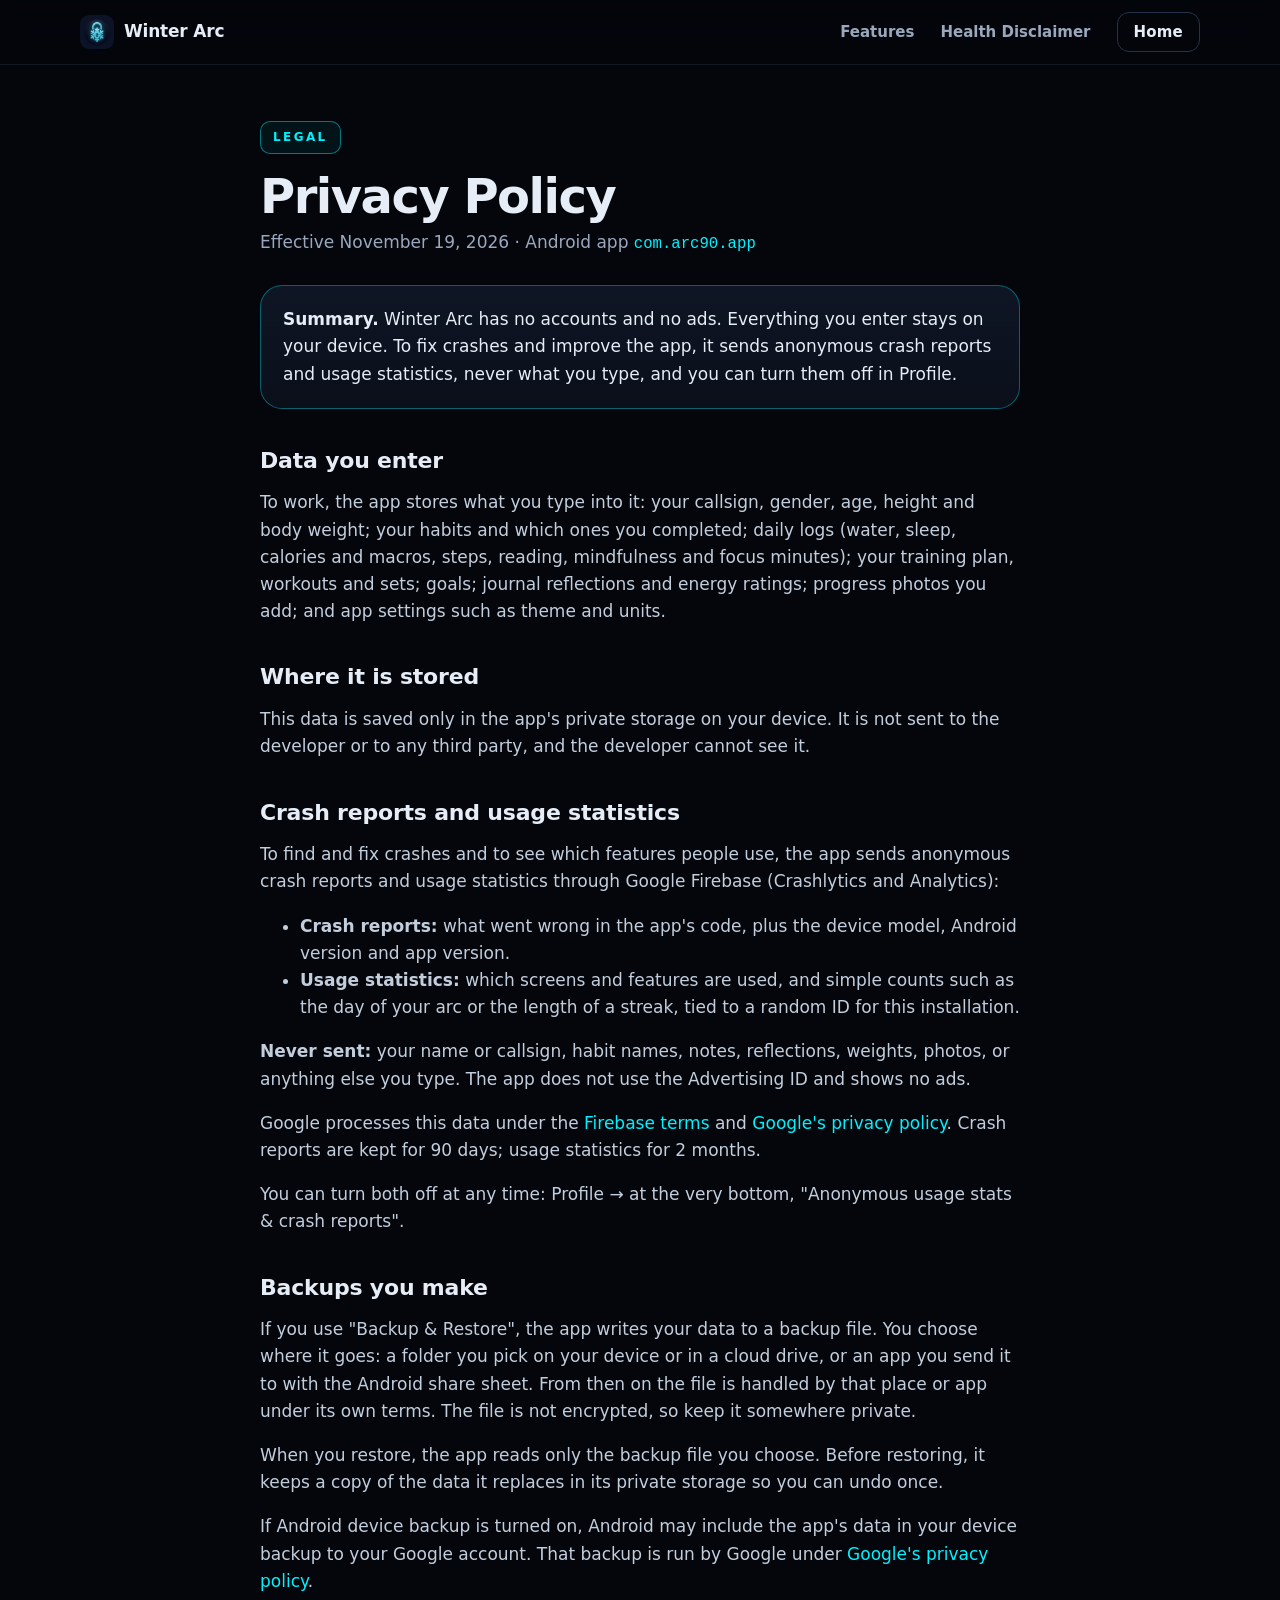
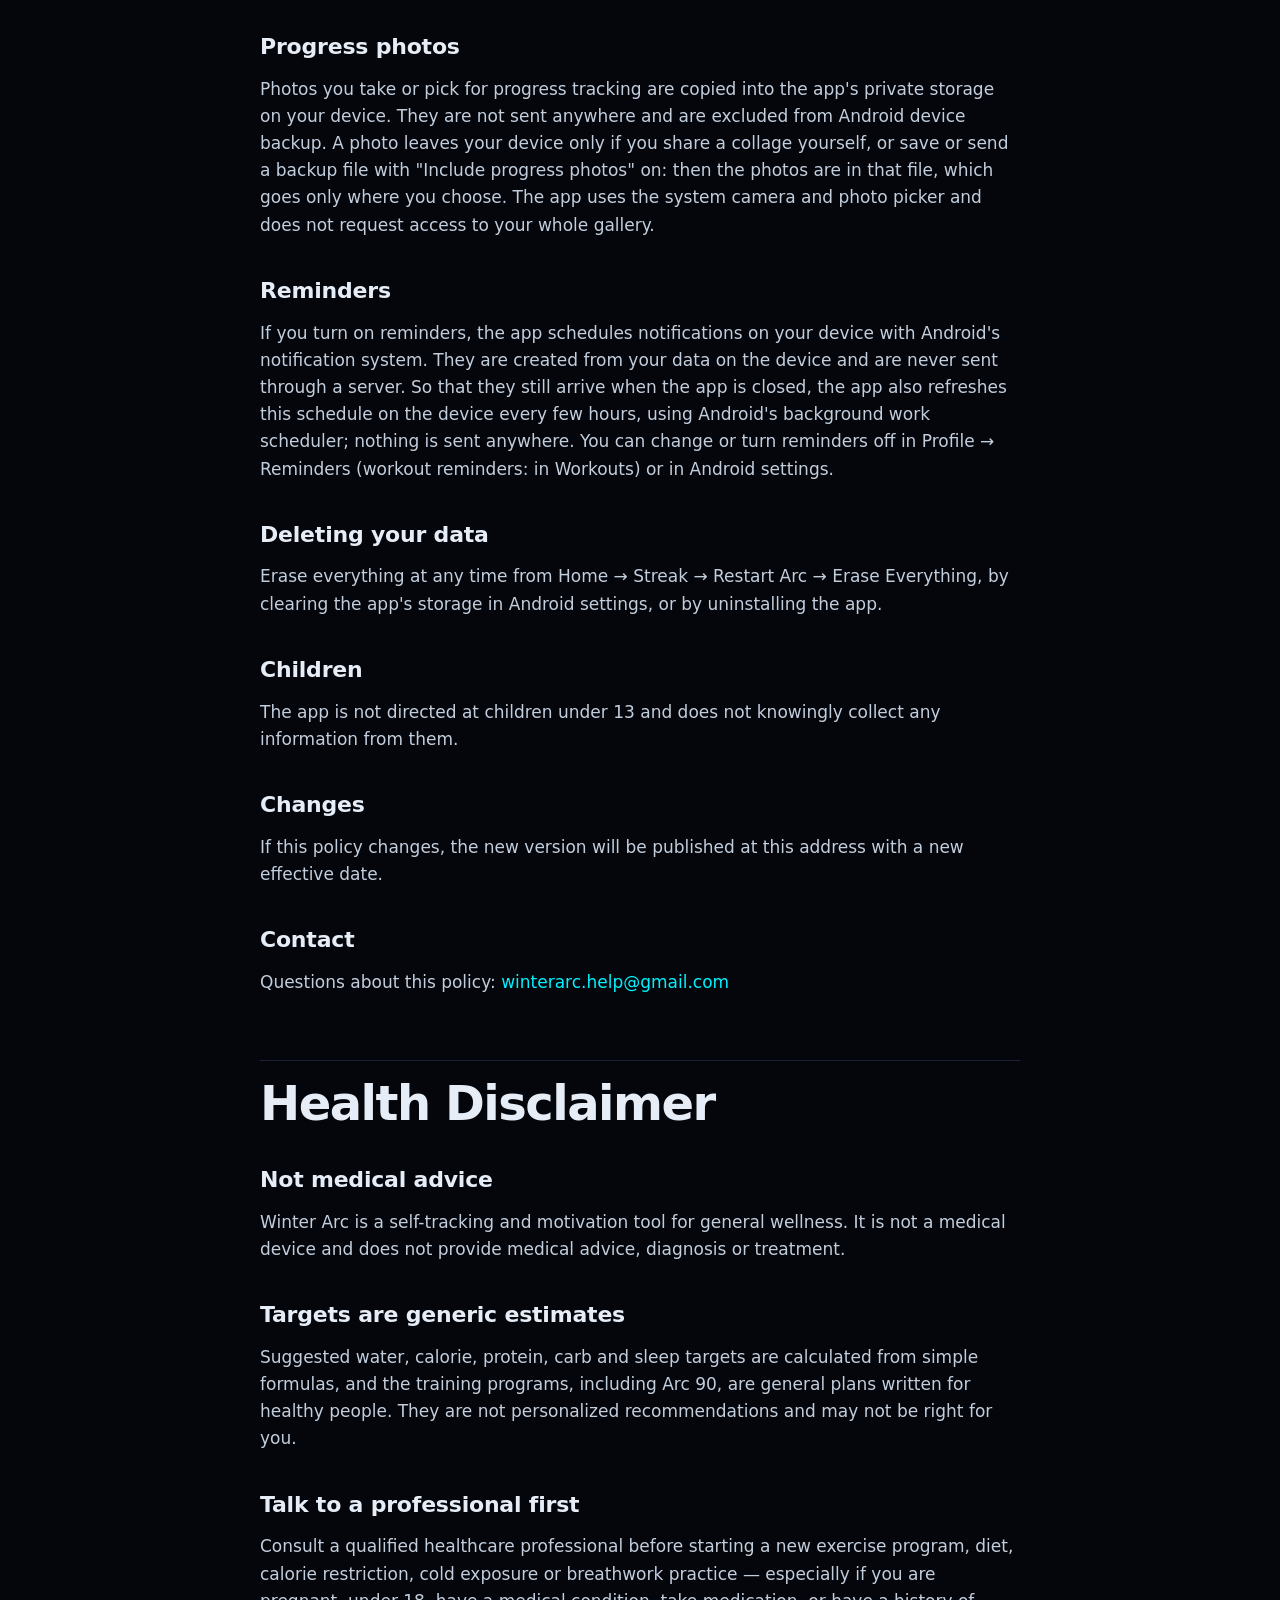
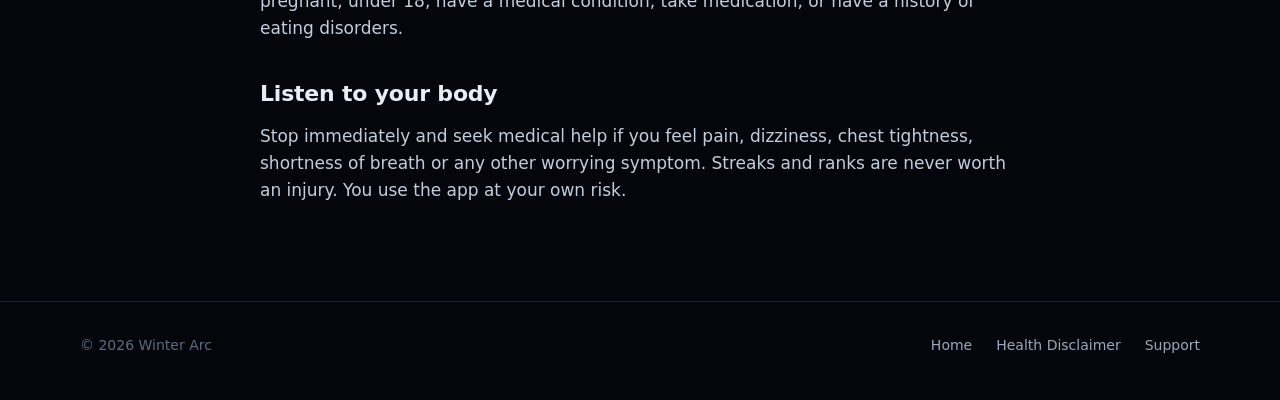
==== commit 0b279941: "Add files via upload" ====
--- a/privacy-policy.html
+++ b/privacy-policy.html
@@ -1,139 +1,141 @@
-<!doctype html>
-<html lang="en">
-<head>
-  <meta charset="utf-8">
-  <meta name="viewport" content="width=device-width, initial-scale=1">
-  <title>Privacy Policy · Winter Arc</title>
-  <meta name="description" content="Privacy Policy and Health Disclaimer for the Winter Arc: 90 Day Lock In Android app.">
-  <meta name="theme-color" content="#04060b">
-  <link rel="icon" type="image/png" sizes="32x32" href="assets/favicon-32.png">
-  <link rel="icon" type="image/png" sizes="192x192" href="assets/icon-192.png">
-  <link rel="apple-touch-icon" href="assets/apple-touch-icon.png">
-  <link rel="canonical" href="https://winterarc-app.github.io/privacy-policy.html">
-  <link rel="stylesheet" href="assets/site.css">
-</head>
-<body>
-
-<header class="site-header">
-  <div class="wrap">
-    <a class="brand" href="./"><img src="assets/icon-192.png" alt="">Winter Arc</a>
-    <nav class="nav" aria-label="Main">
-      <a href="./#features">Features</a>
-      <a href="#health">Health Disclaimer</a>
-      <a class="btn btn-ghost btn-sm" href="./">Home</a>
-    </nav>
-  </div>
-</header>
-
-<main class="legal">
-  <div class="wrap">
-    <span class="eyebrow">Legal</span>
-    <h1>Privacy Policy</h1>
-    <p class="meta">Effective October 31, 2026 · Android app <code>com.arc90.app</code></p>
-
-    <div class="card summary">
-      <p><strong>Summary.</strong> Winter Arc has no accounts and no ads. Everything you enter stays on your
-      device. To fix crashes and improve the app, it sends anonymous crash reports and usage statistics, never
-      what you type, and you can turn them off in Profile.</p>
-    </div>
-
-    <h2>Data you enter</h2>
-    <p>To work, the app stores what you type into it: your callsign, gender, age, height and body weight;
-    your habits and which ones you completed; daily logs (water, sleep, calories and macros, steps, reading,
-    mindfulness and focus minutes); workouts and sets; goals; journal reflections and energy ratings; progress
-    photos you add; and app settings such as theme and units.</p>
-
-    <h2>Where it is stored</h2>
-    <p>This data is saved only in the app's private storage on your device. It is not sent to the developer or
-    to any third party, and the developer cannot see it.</p>
-
-    <h2>Crash reports and usage statistics</h2>
-    <p>To find and fix crashes and to see which features people use, the app sends anonymous crash reports and
-    usage statistics through Google Firebase (Crashlytics and Analytics):</p>
-    <ul>
-      <li><strong>Crash reports:</strong> what went wrong in the app's code, plus the device model, Android
-      version and app version.</li>
-      <li><strong>Usage statistics:</strong> which screens and features are used, and simple counts such as the
-      day of your arc or the length of a streak, tied to a random ID for this installation.</li>
-    </ul>
-    <p><strong>Never sent:</strong> your name or callsign, habit names, notes, reflections, weights, photos, or
-    anything else you type. The app does not use the Advertising ID and shows no ads.</p>
-    <p>Google processes this data under the <a href="https://firebase.google.com/terms/data-processing-terms">Firebase
-    terms</a> and <a href="https://policies.google.com/privacy">Google's privacy policy</a>. Crash reports are kept
-    for 90 days; usage statistics for 2 months.</p>
-    <p>You can turn both off at any time: Profile → at the very bottom, "Anonymous usage stats &amp; crash
-    reports".</p>
-
-    <h2>Backups you make</h2>
-    <p>If you use "Backup &amp; Restore", the app writes your data to a backup file. You choose where it goes: a
-    folder you pick on your device or in a cloud drive, or an app you send it to with the Android share sheet.
-    From then on the file is handled by that place or app under its own terms. The file is not encrypted, so
-    keep it somewhere private.</p>
-    <p>When you restore, the app reads only the backup file you choose. Before restoring, it keeps a copy of the
-    data it replaces in its private storage so you can undo once.</p>
-    <p>If Android device backup is turned on, Android may include the app's data in your device backup to your
-    Google account. That backup is run by Google under
-    <a href="https://policies.google.com/privacy">Google's privacy policy</a>.</p>
-
-    <h2>Progress photos</h2>
-    <p>Photos you take or pick for progress tracking are copied into the app's private storage on your device.
-    They are not sent anywhere and are excluded from Android device backup. A photo leaves your device only if
-    you share a collage yourself, or save or send a backup file with "Include progress photos" on: then the
-    photos are in that file, which goes only where you choose. The app uses the system camera and photo picker
-    and does not request access to your whole gallery.</p>
-
-    <h2>Reminders</h2>
-    <p>If you turn on reminders, the app schedules notifications on your device with Android's notification
-    system. They are created from your data on the device and are never sent through a server. You can change
-    or turn them off in Profile → Reminders or in Android settings.</p>
-
-    <h2>Deleting your data</h2>
-    <p>Erase everything at any time from Home → Streak → Restart Arc → Erase Everything, by clearing the app's
-    storage in Android settings, or by uninstalling the app.</p>
-
-    <h2>Children</h2>
-    <p>The app is not directed at children under 13 and does not knowingly collect any information from them.</p>
-
-    <h2>Changes</h2>
-    <p>If this policy changes, the new version will be published at this address with a new effective date.</p>
-
-    <h2>Contact</h2>
-    <p>Questions about this policy: <a href="mailto:winterarc.help@gmail.com">winterarc.help@gmail.com</a></p>
-
-    <hr>
-
-    <h1 id="health">Health Disclaimer</h1>
-
-    <h2>Not medical advice</h2>
-    <p>Winter Arc is a self-tracking and motivation tool for general wellness. It is not a medical device and
-    does not provide medical advice, diagnosis or treatment.</p>
-
-    <h2>Targets are generic estimates</h2>
-    <p>Suggested water, calorie, protein, carb and sleep targets, training weights, progression hints and
-    one-rep-max estimates are calculated from simple formulas. They are not personalized recommendations and
-    may not be right for you.</p>
-
-    <h2>Talk to a professional first</h2>
-    <p>Consult a qualified healthcare professional before starting a new exercise program, diet, calorie
-    restriction, cold exposure or breathwork practice — especially if you are pregnant, under 18, have a
-    medical condition, take medication, or have a history of eating disorders.</p>
-
-    <h2>Listen to your body</h2>
-    <p>Stop immediately and seek medical help if you feel pain, dizziness, chest tightness, shortness of breath
-    or any other worrying symptom. Streaks and ranks are never worth an injury. You use the app at your own risk.</p>
-  </div>
-</main>
-
-<footer class="site-footer">
-  <div class="wrap">
-    <span>© 2026 Winter Arc</span>
-    <nav aria-label="Footer">
-      <a href="./">Home</a>
-      <a href="#health">Health Disclaimer</a>
-      <a href="mailto:winterarc.help@gmail.com">Support</a>
-    </nav>
-  </div>
-</footer>
-
-</body>
-</html>
+<!doctype html>
+<html lang="en">
+<head>
+  <meta charset="utf-8">
+  <meta name="viewport" content="width=device-width, initial-scale=1">
+  <title>Privacy Policy · Winter Arc</title>
+  <meta name="description" content="Privacy Policy and Health Disclaimer for the Winter Arc: 90 Day Challenge Android app.">
+  <meta name="theme-color" content="#04060b">
+  <link rel="icon" type="image/png" sizes="32x32" href="assets/favicon-32.png">
+  <link rel="icon" type="image/png" sizes="192x192" href="assets/icon-192.png">
+  <link rel="apple-touch-icon" href="assets/apple-touch-icon.png">
+  <link rel="canonical" href="https://winterarc-app.github.io/privacy-policy.html">
+  <link rel="stylesheet" href="assets/site.css">
+</head>
+<body>
+
+<header class="site-header">
+  <div class="wrap">
+    <a class="brand" href="./"><img src="assets/icon-192.png" alt="">Winter Arc</a>
+    <nav class="nav" aria-label="Main">
+      <a href="./#features">Features</a>
+      <a href="#health">Health Disclaimer</a>
+      <a class="btn btn-ghost btn-sm" href="./">Home</a>
+    </nav>
+  </div>
+</header>
+
+<main class="legal">
+  <div class="wrap">
+    <span class="eyebrow">Legal</span>
+    <h1>Privacy Policy</h1>
+    <p class="meta">Effective November 19, 2026 · Android app <code>com.arc90.app</code></p>
+
+    <div class="card summary">
+      <p><strong>Summary.</strong> Winter Arc has no accounts and no ads. Everything you enter stays on your
+      device. To fix crashes and improve the app, it sends anonymous crash reports and usage statistics, never
+      what you type, and you can turn them off in Profile.</p>
+    </div>
+
+    <h2>Data you enter</h2>
+    <p>To work, the app stores what you type into it: your callsign, gender, age, height and body weight;
+    your habits and which ones you completed; daily logs (water, sleep, calories and macros, steps, reading,
+    mindfulness and focus minutes); your training plan, workouts and sets; goals; journal reflections and energy ratings; progress
+    photos you add; and app settings such as theme and units.</p>
+
+    <h2>Where it is stored</h2>
+    <p>This data is saved only in the app's private storage on your device. It is not sent to the developer or
+    to any third party, and the developer cannot see it.</p>
+
+    <h2>Crash reports and usage statistics</h2>
+    <p>To find and fix crashes and to see which features people use, the app sends anonymous crash reports and
+    usage statistics through Google Firebase (Crashlytics and Analytics):</p>
+    <ul>
+      <li><strong>Crash reports:</strong> what went wrong in the app's code, plus the device model, Android
+      version and app version.</li>
+      <li><strong>Usage statistics:</strong> which screens and features are used, and simple counts such as the
+      day of your arc or the length of a streak, tied to a random ID for this installation.</li>
+    </ul>
+    <p><strong>Never sent:</strong> your name or callsign, habit names, notes, reflections, weights, photos, or
+    anything else you type. The app does not use the Advertising ID and shows no ads.</p>
+    <p>Google processes this data under the <a href="https://firebase.google.com/terms/data-processing-terms">Firebase
+    terms</a> and <a href="https://policies.google.com/privacy">Google's privacy policy</a>. Crash reports are kept
+    for 90 days; usage statistics for 2 months.</p>
+    <p>You can turn both off at any time: Profile → at the very bottom, "Anonymous usage stats &amp; crash
+    reports".</p>
+
+    <h2>Backups you make</h2>
+    <p>If you use "Backup &amp; Restore", the app writes your data to a backup file. You choose where it goes: a
+    folder you pick on your device or in a cloud drive, or an app you send it to with the Android share sheet.
+    From then on the file is handled by that place or app under its own terms. The file is not encrypted, so
+    keep it somewhere private.</p>
+    <p>When you restore, the app reads only the backup file you choose. Before restoring, it keeps a copy of the
+    data it replaces in its private storage so you can undo once.</p>
+    <p>If Android device backup is turned on, Android may include the app's data in your device backup to your
+    Google account. That backup is run by Google under
+    <a href="https://policies.google.com/privacy">Google's privacy policy</a>.</p>
+
+    <h2>Progress photos</h2>
+    <p>Photos you take or pick for progress tracking are copied into the app's private storage on your device.
+    They are not sent anywhere and are excluded from Android device backup. A photo leaves your device only if
+    you share a collage yourself, or save or send a backup file with "Include progress photos" on: then the
+    photos are in that file, which goes only where you choose. The app uses the system camera and photo picker
+    and does not request access to your whole gallery.</p>
+
+    <h2>Reminders</h2>
+    <p>If you turn on reminders, the app schedules notifications on your device with Android's notification
+    system. They are created from your data on the device and are never sent through a server. So that they
+    still arrive when the app is closed, the app also refreshes this schedule on the device every few hours,
+    using Android's background work scheduler; nothing is sent anywhere. You can change or turn reminders off
+    in Profile → Reminders (workout reminders: in Workouts) or in Android settings.</p>
+
+    <h2>Deleting your data</h2>
+    <p>Erase everything at any time from Home → Streak → Restart Arc → Erase Everything, by clearing the app's
+    storage in Android settings, or by uninstalling the app.</p>
+
+    <h2>Children</h2>
+    <p>The app is not directed at children under 13 and does not knowingly collect any information from them.</p>
+
+    <h2>Changes</h2>
+    <p>If this policy changes, the new version will be published at this address with a new effective date.</p>
+
+    <h2>Contact</h2>
+    <p>Questions about this policy: <a href="mailto:winterarc.help@gmail.com">winterarc.help@gmail.com</a></p>
+
+    <hr>
+
+    <h1 id="health">Health Disclaimer</h1>
+
+    <h2>Not medical advice</h2>
+    <p>Winter Arc is a self-tracking and motivation tool for general wellness. It is not a medical device and
+    does not provide medical advice, diagnosis or treatment.</p>
+
+    <h2>Targets are generic estimates</h2>
+    <p>Suggested water, calorie, protein, carb and sleep targets are calculated from simple formulas, and the
+    training programs, including Arc 90, are general plans written for healthy people. They are not
+    personalized recommendations and may not be right for you.</p>
+
+    <h2>Talk to a professional first</h2>
+    <p>Consult a qualified healthcare professional before starting a new exercise program, diet, calorie
+    restriction, cold exposure or breathwork practice — especially if you are pregnant, under 18, have a
+    medical condition, take medication, or have a history of eating disorders.</p>
+
+    <h2>Listen to your body</h2>
+    <p>Stop immediately and seek medical help if you feel pain, dizziness, chest tightness, shortness of breath
+    or any other worrying symptom. Streaks and ranks are never worth an injury. You use the app at your own risk.</p>
+  </div>
+</main>
+
+<footer class="site-footer">
+  <div class="wrap">
+    <span>© 2026 Winter Arc</span>
+    <nav aria-label="Footer">
+      <a href="./">Home</a>
+      <a href="#health">Health Disclaimer</a>
+      <a href="mailto:winterarc.help@gmail.com">Support</a>
+    </nav>
+  </div>
+</footer>
+
+</body>
+</html>
